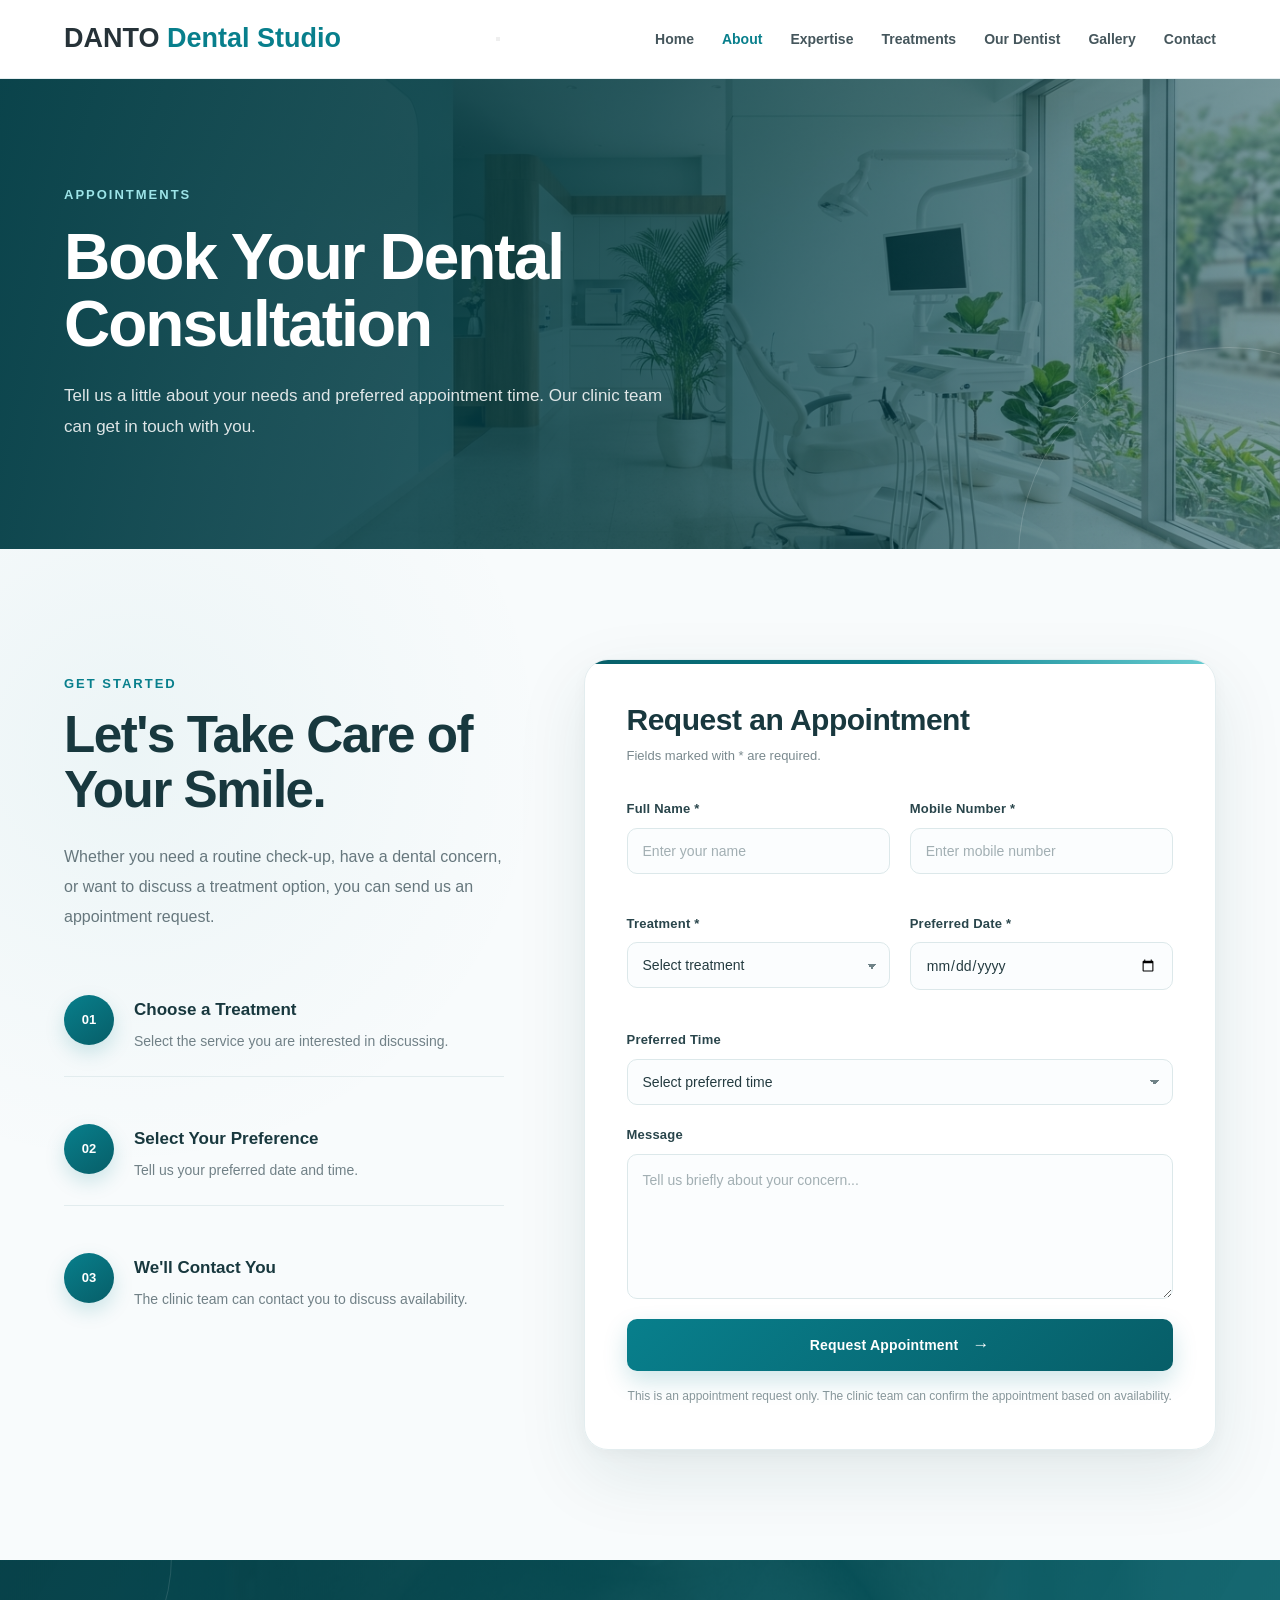
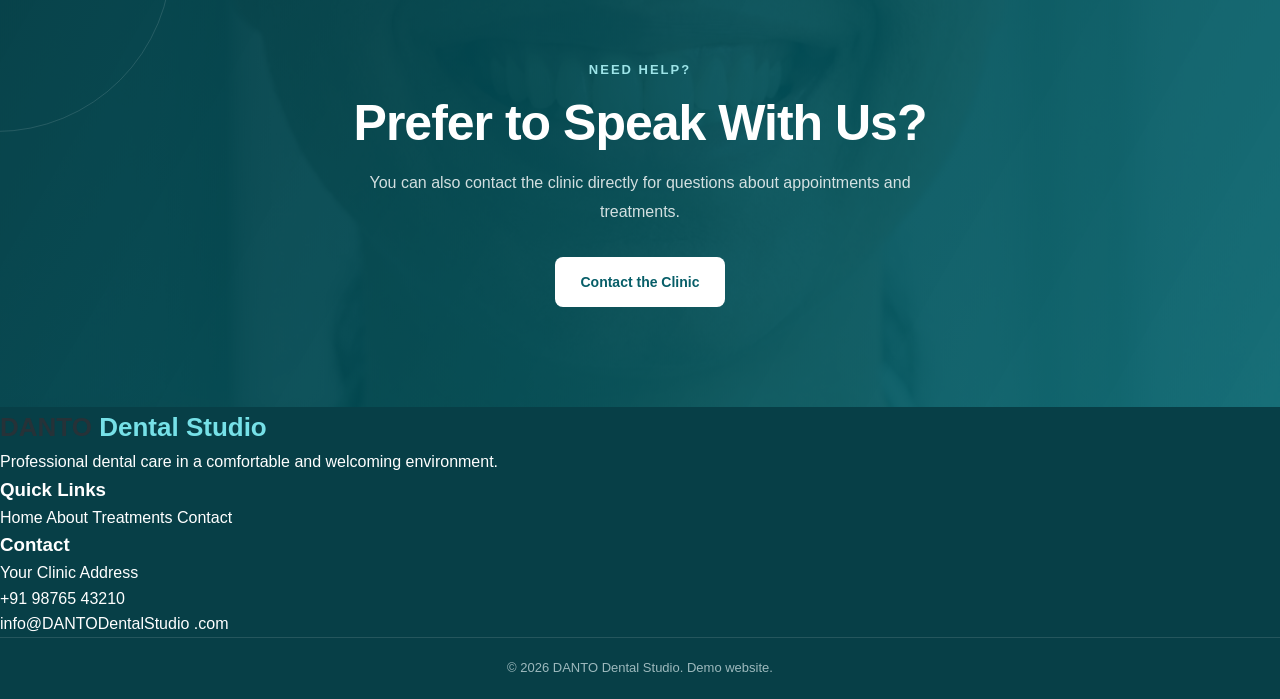
==== pages/appointment.html @ 86f79eb1 "Initial DANTO Dental Studio website" ====
<!DOCTYPE html>
<html lang="en">

<head>

    <meta charset="UTF-8">

    <meta name="viewport"
          content="width=device-width, initial-scale=1.0">

    <title>Book an Appointment | DANTO Dental Studio</title>

    <link rel="stylesheet"
          href="../css/style.css">

</head>

<body>


<!-- HEADER -->

   <header>

    <nav class="navbar">

        <!-- LOGO -->
        <a href="../index.html" class="logo">
             DANTO <span>Dental Studio</span>
        </a>


        <!-- MOBILE MENU -->
        <button class="menu-toggle"
                type="button"
                aria-label="Open navigation menu"
                aria-expanded="false">

            <span></span>
            <span></span>
            <span></span>

        </button>


        <!-- NAVIGATION -->
        <div class="nav-menu">

            <ul class="nav-links">

                <li>
                    <a href="../index.html">
                        Home
                    </a>
                </li>

                <li>
                    <a href="about.html" class="active">
                        About
                    </a>
                </li>

                <li>
                    <a href="expertise.html">
                        Expertise
                    </a>
                </li>

                <li>
                    <a href="treatments.html">
                        Treatments
                    </a>
                </li>

                <li>
                    <a href="dentist.html">
                        Our Dentist
                    </a>
                </li>

                <li>
                    <a href="gallery.html">
                        Gallery
                    </a>
                </li>

                <li>
                    <a href="contact.html">
                        Contact
                    </a>
                </li>

            </ul>

        </div>

    </nav>

</header>


<!-- APPOINTMENT HERO -->
<section class="appointment-hero">

    <div class="appointment-hero-content">

        <span class="section-tag">
            APPOINTMENTS
        </span>

        <h1>
            Book Your Dental Consultation
        </h1>

        <p>
            Tell us a little about your needs and
            preferred appointment time. Our clinic
            team can get in touch with you.
        </p>

    </div>

</section>



<!-- APPOINTMENT SECTION -->
<section class="appointment-section">

    <div class="container">

        <div class="appointment-grid">


            <!-- LEFT -->
            <div class="appointment-info">

                <span class="section-tag">
                    GET STARTED
                </span>

                <h2>
                    Let's Take Care
                    of Your Smile.
                </h2>

                <p>
                    Whether you need a routine check-up,
                    have a dental concern, or want to
                    discuss a treatment option, you can
                    send us an appointment request.
                </p>


                <div class="appointment-info-list">

                    <div class="appointment-info-item">

                        <div class="appointment-info-icon">
                            01
                        </div>

                        <div>
                            <h3>
                                Choose a Treatment
                            </h3>

                            <p>
                                Select the service you are
                                interested in discussing.
                            </p>
                        </div>

                    </div>


                    <div class="appointment-info-item">

                        <div class="appointment-info-icon">
                            02
                        </div>

                        <div>
                            <h3>
                                Select Your Preference
                            </h3>

                            <p>
                                Tell us your preferred date
                                and time.
                            </p>

                        </div>

                    </div>


                    <div class="appointment-info-item">

                        <div class="appointment-info-icon">
                            03
                        </div>

                        <div>

                            <h3>
                                We'll Contact You
                            </h3>

                            <p>
                                The clinic team can contact
                                you to discuss availability.
                            </p>

                        </div>

                    </div>

                </div>

            </div>



            <!-- FORM -->
            <div class="appointment-form-wrapper">

                <form id="appointmentForm"
                      class="appointment-form">


                    <div class="form-heading">

                        <h2>
                            Request an Appointment
                        </h2>

                        <p>
                            Fields marked with * are required.
                        </p>

                    </div>


                    <div class="form-row">


                        <div class="form-group">

                            <label for="patientName">
                                Full Name *
                            </label>

                            <input
                                type="text"
                                id="patientName"
                                name="patientName"
                                placeholder="Enter your name"
                                required>

                        </div>


                        <div class="form-group">

                            <label for="patientPhone">
                                Mobile Number *
                            </label>

                            <input
                                type="tel"
                                id="patientPhone"
                                name="patientPhone"
                                placeholder="Enter mobile number"
                                required>

                        </div>

                    </div>



                    <div class="form-row">


                        <div class="form-group">

                            <label for="treatment">
                                Treatment *
                            </label>

                            <select
                                id="treatment"
                                name="treatment"
                                required>

                                <option value="">
                                    Select treatment
                                </option>

                                <option>
                                    Dental Consultation
                                </option>

                                <option>
                                    Dental Cleaning
                                </option>

                                <option>
                                    Root Canal Treatment
                                </option>

                                <option>
                                    Dental Implants
                                </option>

                                <option>
                                    Cosmetic Dentistry
                                </option>

                                <option>
                                    Other
                                </option>

                            </select>

                        </div>


                        <div class="form-group">

                            <label for="appointmentDate">
                                Preferred Date *
                            </label>

                            <input
                                type="date"
                                id="appointmentDate"
                                name="appointmentDate"
                                required>

                        </div>

                    </div>



                    <div class="form-group">

                        <label for="appointmentTime">
                            Preferred Time
                        </label>

                        <select
                            id="appointmentTime"
                            name="appointmentTime">

                            <option value="">
                                Select preferred time
                            </option>

                            <option>
                                Morning
                            </option>

                            <option>
                                Afternoon
                            </option>

                            <option>
                                Evening
                            </option>

                        </select>

                    </div>



                    <div class="form-group">

                        <label for="patientMessage">
                            Message
                        </label>

                        <textarea
                            id="patientMessage"
                            name="patientMessage"
                            rows="5"
                            placeholder="Tell us briefly about your concern..."></textarea>

                    </div>


                    <button
                        type="submit"
                        class="appointment-submit">

                        Request Appointment

                    </button>


                    <p class="appointment-disclaimer">
                        This is an appointment request only.
                        The clinic team can confirm the
                        appointment based on availability.
                    </p>

                    <div id="appointmentSuccess"
                         class="appointment-success">

                        Thank you. Your appointment request
                        has been recorded for this demo.

                    </div>

                </form>

            </div>

        </div>

    </div>

</section>



<!-- CTA -->
<section class="appointment-cta">

    <div class="appointment-cta-content">

        <span class="section-tag">
            NEED HELP?
        </span>

        <h2>
            Prefer to Speak With Us?
        </h2>

        <p>
            You can also contact the clinic directly
            for questions about appointments and treatments.
        </p>

        <a href="contact.html"
           class="btn btn-light">

            Contact the Clinic

        </a>

    </div>

</section>



<!-- FOOTER -->
<footer class="site-footer">

    <div class="container">

        <div class="footer-content">

            <div>

                <a href="../index.html"
                   class="logo footer-logo">

                     DANTO <span>Dental Studio</span>

                </a>

                <p>
                    Professional dental care in a
                    comfortable and welcoming environment.
                </p>

            </div>


            <div>

                <h3>
                    Quick Links
                </h3>

                <a href="../index.html">
                    Home
                </a>

                <a href="about.html">
                    About
                </a>

                <a href="treatments.html">
                    Treatments
                </a>

                <a href="contact.html">
                    Contact
                </a>

            </div>


            <div>

                <h3>
                    Contact
                </h3>

                <p>
                    Your Clinic Address
                </p>

                <p>
                    +91 98765 43210
                </p>

                <p>
                     info@DANTODentalStudio .com
                </p>

            </div>

        </div>


        <div class="footer-bottom">

            <p>
                © 2026 DANTO Dental Studio.
                Demo website.
            </p>

        </div>

    </div>

</footer>



<script src="../js/script.js"></script>

</body>

</html>
---- css/style.css ----
/* =========================================
   RESET
========================================= */

* {
    margin: 0;
    padding: 0;
    box-sizing: border-box;
}

html {
    scroll-behavior: smooth;
}

body {
    font-family: Arial, Helvetica, sans-serif;
    color: #263238;
    background: #ffffff;
    line-height: 1.6;
}

img {
    max-width: 100%;
    display: block;
}

a {
    text-decoration: none;
    color: inherit;
}


/* =========================================
   COMMON
========================================= */

:root {
    --primary: #087f8c;
    --primary-dark: #075e68;
    --light-bg: #f5fafb;
    --text: #263238;
    --muted: #66777d;
    --white: #ffffff;
    --border: #e5eef0;
}

.section-container {
    width: 90%;
    max-width: 1200px;
    margin: auto;
}

.section-tag {
    display: flex;
    justify-content:space-around ;

    color: var(--primary);

    font-size: 13px;
    font-weight: 700;

    letter-spacing: 2px;

    margin-bottom: 12px;
}

.section-heading {
    max-width: 720px;

    margin: 0 auto 55px;

    text-align: center;
}

.section-heading h2 {
    font-size: 42px;
    line-height: 1.2;

    margin-bottom: 18px;

    color: var(--text);
}

.section-heading p {
    color: var(--muted);

    font-size: 17px;
}


/* =========================================
   HEADER
========================================= */

header {
    position: sticky;
    top: 0;

    z-index: 1000;

    background: rgba(255, 255, 255, 0.97);

    border-bottom: 1px solid var(--border);
}

.navbar {
    width: 90%;
    max-width: 1200px;

    min-height: 78px;

    margin: auto;

    display: flex;
    align-items: center;
    justify-content: space-between;

    gap: 30px;
}

.logo {
    font-size: 27px;

    font-weight: 800;

    color: var(--text);
}

.logo span {
    color: var(--primary);
}

.nav-links {
    list-style: none;

    display: flex;
    align-items: center;

    gap: 28px;
}

.nav-links a {
    color: #45565c;

    font-size: 14px;
    font-weight: 600;

    transition: 0.3s;
}

.nav-links a:hover,
.nav-links a.active {
    color: var(--primary);
}

.nav-button {
    background: var(--primary);

    color: white;

    padding: 11px 20px;

    border-radius: 6px;

    font-size: 14px;

    font-weight: 700;

    transition: 0.3s;
}

.nav-button:hover {
    background: var(--primary-dark);
}


/* =========================================
   HERO
========================================= */

.hero {
    min-height: 680px;

    display: flex;
    align-items: center;

    background:
        linear-gradient(
            90deg,
            rgba(0, 55, 63, 0.88),
            rgba(0, 55, 63, 0.55),
            rgba(0, 55, 63, 0.15)
        ),
        url("../images/clinic.png");

    background-size: cover;

    background-position: center;
}

.hero-content {
    width: 90%;
    max-width: 1200px;

    margin: auto;

    color: white;
}

.hero-tag {
    display: inline-block;

    font-size: 13px;

    font-weight: 700;

    letter-spacing: 2px;

    margin-bottom: 20px;

    color: #c7f5f8;
}

.hero h1 {
    max-width: 700px;

    font-size: 64px;

    line-height: 1.08;

    margin-bottom: 25px;
}

.hero h1 span {
    color: #76e1e8;
}

.hero p {
    max-width: 620px;

    font-size: 18px;

    line-height: 1.8;

    color: #edfafa;

    margin-bottom: 35px;
}

.hero-buttons {
    display: flex;

    gap: 15px;

    flex-wrap: wrap;
}


/* =========================================
   BUTTONS
========================================= */

.btn {
    display: inline-block;

    padding: 14px 25px;

    border-radius: 6px;

    font-size: 14px;

    font-weight: 700;

    transition: 0.3s;
}

.btn-primary {
    background: var(--primary);

    color: white;
}

.btn-primary:hover {
    background: var(--primary-dark);

    transform: translateY(-2px);
}

.btn-outline {
    border: 1px solid rgba(255, 255, 255, 0.7);

    color: white;
}

.btn-outline:hover {
    background: white;

    color: var(--primary);
}

.btn-white {
    background: white;

    color: var(--primary);
}

.btn-white:hover {
    background: #e9f8fa;

    transform: translateY(-2px);
}

.text-link {
    display: inline-block;

    margin-top: 12px;

    color: var(--primary);

    font-weight: 700;

    font-size: 15px;
}

.text-link:hover {
    color: var(--primary-dark);
}


/* =========================================
   INTRODUCTION
========================================= */

.home-intro {
    padding: 100px 0;
}

.home-intro .section-container {
    display: grid;

    grid-template-columns: 1fr 1fr;

    gap: 70px;

    align-items: center;
}

.intro-content h2 {
    font-size: 42px;

    line-height: 1.2;

    margin-bottom: 25px;

    color: var(--text);
}

.intro-content p {
    color: var(--muted);

    margin-bottom: 18px;

    font-size: 16px;
}

.intro-image img {
    width: 100%;

    height: 430px;

    object-fit: cover;

    border-radius: 12px;
}


/* =========================================
   FEATURED TREATMENTS
========================================= */

.featured-treatments {
    padding: 100px 0;

    background: var(--light-bg);
}

.home-treatment-grid {
    display: grid;

    grid-template-columns: repeat(3, 1fr);

    gap: 28px;
}

.home-treatment-card {
    background: white;

    border-radius: 10px;

    overflow: hidden;

    border: 1px solid var(--border);

    transition: 0.3s;
}

.home-treatment-card:hover {
    transform: translateY(-7px);

    box-shadow: 0 15px 35px rgba(0, 0, 0, 0.09);
}

.home-treatment-card img {
    width: 100%;

    height: 230px;

    object-fit: cover;
}

.home-treatment-content {
    padding: 25px;
}

.home-treatment-content h3 {
    font-size: 21px;

    margin-bottom: 10px;

    color: var(--text);
}

.home-treatment-content p {
    color: var(--muted);

    font-size: 15px;
}

.center-button {
    text-align: center;

    margin-top: 45px;
}


/* =========================================
   WHY CHOOSE US
========================================= */

.why-home {
    padding: 100px 0;
}

.why-grid {
    display: grid;

    grid-template-columns: repeat(4, 1fr);

    gap: 25px;
}

.why-card {
    padding: 30px;

    border: 1px solid var(--border);

    border-radius: 10px;

    background: white;

    transition: 0.3s;
}

.why-card:hover {
    border-color: #b7dfe3;

    transform: translateY(-5px);
}

.why-number {
    color: var(--primary);

    font-size: 15px;

    font-weight: 800;

    margin-bottom: 20px;
}

.why-card h3 {
    font-size: 20px;

    margin-bottom: 12px;
}

.why-card p {
    color: var(--muted);

    font-size: 15px;
}


/* =========================================
   DOCTOR PREVIEW
========================================= */

.doctor-preview {
    padding: 100px 0;

    background: var(--light-bg);
}

.doctor-preview .section-container {
    display: grid;

    grid-template-columns: 420px 1fr;

    gap: 75px;

    align-items: center;
}

.doctor-preview-image img {
    width: 100%;

    height: 500px;

    object-fit: cover;

    border-radius: 12px;
}

.doctor-preview-content h2 {
    font-size: 44px;

    line-height: 1.2;

    margin-bottom: 25px;
}

.doctor-preview-content p {
    color: var(--muted);

    font-size: 16px;

    margin-bottom: 18px;

    max-width: 650px;
}

.doctor-preview-content .btn {
    margin-top: 15px;
}


/* =========================================
   HOME CTA
========================================= */

.home-cta {
    padding: 100px 20px;

    background:
        linear-gradient(
            rgba(0, 96, 106, 0.93),
            rgba(0, 96, 106, 0.93)
        ),
        url("../images/smile.png");

    background-size: cover;

    background-position: center;

    text-align: center;

    color: white;
}

.cta-content {
    max-width: 750px;

    margin: auto;
}

.cta-content .section-tag {
    color: #bceef1;
}

.cta-content h2 {
    font-size: 44px;

    line-height: 1.2;

    margin-bottom: 20px;
}

.cta-content p {
    font-size: 17px;

    color: #e2f7f8;

    margin-bottom: 30px;
}


/* =========================================
   FOOTER
========================================= */

footer {
    background: #073f47;

    color: white;
}

.footer-container {
    width: 90%;
    max-width: 1200px;

    margin: auto;

    padding: 65px 0;

    display: grid;

    grid-template-columns: 1.5fr 1fr 1fr 1.2fr;

    gap: 50px;
}

.footer-logo {
    font-size: 26px;

    font-weight: 800;
}

.footer-logo span {
    color: #76e1e8;
}

.footer-about p {
    color: #b9d0d3;

    font-size: 14px;

    max-width: 300px;

    margin-top: 18px;
}

.footer-container h3 {
    font-size: 16px;

    margin-bottom: 18px;
}

.footer-links {
    display: flex;

    flex-direction: column;

    gap: 9px;
}

.footer-links a {
    color: #b9d0d3;

    font-size: 14px;

    transition: 0.3s;
}

.footer-links a:hover {
    color: white;
}

.footer-contact p {
    color: #b9d0d3;

    font-size: 14px;

    margin-bottom: 10px;
}

.footer-bottom {
    border-top: 1px solid rgba(255, 255, 255, 0.12);

    text-align: center;

    padding: 20px;

    color: #9db9bd;

    font-size: 13px;
}


/* =========================================
   RESPONSIVE
========================================= */

@media (max-width: 1000px) {

    .nav-links {
        gap: 15px;
    }

    .nav-button {
        display: none;
    }

    .hero h1 {
        font-size: 52px;
    }

    .home-intro .section-container {
        grid-template-columns: 1fr;
    }

    .home-treatment-grid {
        grid-template-columns: repeat(2, 1fr);
    }

    .why-grid {
        grid-template-columns: repeat(2, 1fr);
    }

    .doctor-preview .section-container {
        grid-template-columns: 350px 1fr;

        gap: 40px;
    }

    .footer-container {
        grid-template-columns: repeat(2, 1fr);
    }
}


@media (max-width: 700px) {

    .navbar {
        flex-direction: column;

        padding: 18px 0;

        gap: 15px;
    }

    .nav-links {
        flex-wrap: wrap;

        justify-content: center;

        gap: 10px 18px;
    }

    .nav-links a {
        font-size: 13px;
    }

    .hero {
        min-height: 600px;
    }

    .hero h1 {
        font-size: 42px;
    }

    .hero p {
        font-size: 16px;
    }

    .section-heading h2,
    .intro-content h2,
    .doctor-preview-content h2,
    .cta-content h2 {
        font-size: 34px;
    }

    .home-treatment-grid,
    .why-grid {
        grid-template-columns: 1fr;
    }

    .doctor-preview .section-container {
        grid-template-columns: 1fr;
    }

    .doctor-preview-image {
        max-width: 400px;

        margin: auto;
    }

    .footer-container {
        grid-template-columns: 1fr;

        gap: 35px;
    }
    /* =========================================
   INNER PAGE HERO
========================================= */

.page-hero {
    min-height: 430px;

    display: flex;

    align-items: center;

    background:
        linear-gradient(
            rgba(0, 55, 63, 0.82),
            rgba(0, 55, 63, 0.82)
        ),
        url("../images/clinic.png");

    background-size: cover;

    background-position: center;
}

.page-hero-content {
    width: 90%;

    max-width: 1000px;

    margin: auto;

    color: white;
}

.page-hero-content span {
    display: inline-block;

    color: #bceef1;

    font-size: 13px;

    font-weight: 700;

    letter-spacing: 2px;

    margin-bottom: 15px;
}

.page-hero-content h1 {
    max-width: 700px;

    font-size: 55px;

    line-height: 1.15;

    margin-bottom: 18px;
}

.page-hero-content p {
    max-width: 650px;

    font-size: 17px;

    color: #e4f6f7;
}


/* =========================================
   ABOUT MAIN
========================================= */

.about-main {
    padding: 100px 0;
}

.about-main-grid {
    display: grid;

    grid-template-columns: 1fr 1fr;

    gap: 70px;

    align-items: center;
}

.about-main-image img {
    width: 100%;

    height: 500px;

    object-fit: cover;

    border-radius: 12px;
}

.about-main-content h2 {
    font-size: 42px;

    line-height: 1.2;

    margin-bottom: 25px;
}

.about-main-content p {
    color: var(--muted);

    font-size: 16px;

    margin-bottom: 18px;
}


/* =========================================
   APPROACH
========================================= */

.about-approach {
    padding: 100px 0;

    background: var(--light-bg);
}

.approach-grid {
    display: grid;

    grid-template-columns: repeat(4, 1fr);

    gap: 25px;
}

.approach-card {
    background: white;

    padding: 30px;

    border-radius: 10px;

    border: 1px solid var(--border);

    transition: 0.3s;
}

.approach-card:hover {
    transform: translateY(-6px);

    box-shadow: 0 12px 30px rgba(0, 0, 0, 0.08);
}

.approach-number {
    color: var(--primary);

    font-weight: 800;

    font-size: 15px;

    margin-bottom: 18px;
}

.approach-card h3 {
    font-size: 20px;

    margin-bottom: 12px;
}

.approach-card p {
    color: var(--muted);

    font-size: 15px;
}


/* =========================================
   EXPERIENCE
========================================= */

.experience-section {
    padding: 100px 0;
}

.experience-grid {
    display: grid;

    grid-template-columns: 1fr 1fr;

    gap: 80px;

    align-items: center;
}

.experience-content h2 {
    font-size: 42px;

    line-height: 1.2;

    margin-bottom: 25px;
}

.experience-content p {
    color: var(--muted);

    margin-bottom: 18px;
}

.experience-content .btn {
    margin-top: 15px;
}

.experience-stats {
    display: grid;

    grid-template-columns: repeat(2, 1fr);

    gap: 20px;
}

.stat-box {
    padding: 35px 25px;

    border: 1px solid var(--border);

    border-radius: 10px;

    text-align: center;

    background: white;
}

.stat-box strong {
    display: block;

    color: var(--primary);

    font-size: 38px;

    line-height: 1;

    margin-bottom: 10px;
}

.stat-box span {
    color: var(--muted);

    font-size: 14px;

    font-weight: 600;
}


/* =========================================
   ABOUT CTA
========================================= */

.about-cta {
    padding: 100px 20px;

    text-align: center;

    color: white;

    background:
        linear-gradient(
            rgba(0, 96, 106, 0.93),
            rgba(0, 96, 106, 0.93)
        ),
        url("../images/smile.png");

    background-size: cover;

    background-position: center;
}


/* =========================================
   ABOUT RESPONSIVE
========================================= */

@media (max-width: 1000px) {

    .approach-grid {
        grid-template-columns: repeat(2, 1fr);
    }

    .about-main-grid,
    .experience-grid {
        grid-template-columns: 1fr;

        gap: 45px;
    }

    .about-main-image {
        max-width: 700px;

        margin: auto;
    }

}


@media (max-width: 700px) {

    .page-hero {
        min-height: 380px;
    }

    .page-hero-content h1 {
        font-size: 40px;
    }

    .approach-grid {
        grid-template-columns: 1fr;
    }

    .experience-stats {
        grid-template-columns: 1fr 1fr;
    }

}
/* =========================================
   TREATMENTS PAGE
========================================= */

.treatment-page-hero {
    background:
        linear-gradient(
            rgba(0, 55, 63, 0.84),
            rgba(0, 55, 63, 0.84)
        ),
        url("../images/treatment-room.png");

    background-size: cover;

    background-position: center;
}


/* =========================================
   TREATMENT INTRO
========================================= */

.treatment-intro {
    padding: 85px 0 40px;
}


/* =========================================
   TREATMENT CATEGORY
========================================= */

.treatment-category {
    padding: 80px 0;
}

.treatment-category-light {
    background: var(--light-bg);
}

.treatment-category-heading {
    max-width: 720px;

    margin-bottom: 45px;
}

.treatment-category-heading h2 {
    font-size: 40px;

    line-height: 1.2;

    margin-bottom: 15px;
}

.treatment-category-heading p {
    color: var(--muted);

    font-size: 16px;
}


/* =========================================
   TREATMENT CARDS
========================================= */

.treatment-detail-grid {
    display: grid;

    grid-template-columns: repeat(3, 1fr);

    gap: 28px;
}

.treatment-detail-card {
    background: white;

    border: 1px solid var(--border);

    border-radius: 12px;

    overflow: hidden;

    transition: 0.3s;
}

.treatment-detail-card:hover {
    transform: translateY(-7px);

    box-shadow: 0 15px 35px rgba(0, 0, 0, 0.09);
}

.treatment-detail-card img {
    width: 100%;

    height: 240px;

    object-fit: cover;
}

.treatment-detail-content {
    padding: 27px;
}

.treatment-detail-content h3 {
    font-size: 22px;

    margin-bottom: 12px;
}

.treatment-detail-content p {
    color: var(--muted);

    font-size: 15px;

    line-height: 1.7;
}


/* =========================================
   TWO COLUMN TREATMENT
========================================= */

.two-column-treatment {
    grid-template-columns: repeat(2, 1fr);

    max-width: 800px;
}


/* =========================================
   TREATMENT CTA
========================================= */

.treatment-cta {
    padding: 100px 20px;

    text-align: center;

    color: white;

    background:
        linear-gradient(
            rgba(0, 96, 106, 0.93),
            rgba(0, 96, 106, 0.93)
        ),
        url("../images/smile.png");

    background-size: cover;

    background-position: center;
}


/* =========================================
   TREATMENTS RESPONSIVE
========================================= */

@media (max-width: 1000px) {

    .treatment-detail-grid {
        grid-template-columns: repeat(2, 1fr);
    }

}


@media (max-width: 700px) {

    .treatment-intro {
        padding-top: 60px;
    }

    .treatment-category {
        padding: 65px 0;
    }

    .treatment-category-heading h2 {
        font-size: 34px;
    }

    .treatment-detail-grid,
    .two-column-treatment {
        grid-template-columns: 1fr;

        max-width: none;
    }

}
/* =========================================
   EXPERTISE PAGE
========================================= */

.expertise-page-hero {
    background:
        linear-gradient(
            rgba(0, 55, 63, 0.84),
            rgba(0, 55, 63, 0.84)
        ),
        url("../images/consultation.png");

    background-size: cover;

    background-position: center;
}


/* =========================================
   EXPERTISE INTRO
========================================= */

.expertise-intro {
    padding: 100px 0;
}

.expertise-intro-grid {
    display: grid;

    grid-template-columns: 1fr 1fr;

    gap: 70px;

    align-items: center;
}

.expertise-intro-image img {
    width: 100%;

    height: 500px;

    object-fit: cover;

    border-radius: 12px;
}

.expertise-intro-content h2 {
    font-size: 42px;

    line-height: 1.2;

    margin-bottom: 25px;
}

.expertise-intro-content p {
    color: var(--muted);

    font-size: 16px;

    margin-bottom: 18px;
}

.expertise-intro-content .btn {
    margin-top: 12px;
}


/* =========================================
   EXPERTISE AREAS
========================================= */

.expertise-areas {
    padding: 100px 0;

    background: var(--light-bg);
}

.expertise-grid {
    display: grid;

    grid-template-columns: repeat(3, 1fr);

    gap: 25px;
}

.expertise-card {
    padding: 32px;

    background: white;

    border: 1px solid var(--border);

    border-radius: 10px;

    transition: 0.3s;
}

.expertise-card:hover {
    transform: translateY(-6px);

    box-shadow: 0 14px 30px rgba(0, 0, 0, 0.08);
}

.expertise-icon {
    width: 45px;

    height: 45px;

    display: flex;

    align-items: center;

    justify-content: center;

    margin-bottom: 22px;

    border-radius: 50%;

    background: #e9f8fa;

    color: var(--primary);

    font-size: 13px;

    font-weight: 800;
}

.expertise-card h3 {
    font-size: 21px;

    margin-bottom: 12px;
}

.expertise-card p {
    color: var(--muted);

    font-size: 15px;

    margin-bottom: 20px;
}

.expertise-card a {
    color: var(--primary);

    font-size: 14px;

    font-weight: 700;
}

.expertise-card a:hover {
    color: var(--primary-dark);
}


/* =========================================
   EXPERTISE PROCESS
========================================= */

.expertise-process {
    padding: 100px 0;
}

.process-grid {
    display: grid;

    grid-template-columns: repeat(4, 1fr);

    gap: 25px;
}

.process-item {
    display: flex;

    gap: 18px;

    padding: 25px;

    border: 1px solid var(--border);

    border-radius: 10px;

    background: white;
}

.process-number {
    flex-shrink: 0;

    color: var(--primary);

    font-size: 15px;

    font-weight: 800;
}

.process-item h3 {
    font-size: 19px;

    margin-bottom: 8px;
}

.process-item p {
    color: var(--muted);

    font-size: 14px;
}


/* =========================================
   MODERN DENTISTRY
========================================= */

.modern-dentistry {
    padding: 100px 0;

    background: var(--light-bg);
}

.modern-dentistry-grid {
    display: grid;

    grid-template-columns: 1fr 1fr;

    gap: 70px;

    align-items: center;
}

.modern-dentistry-content h2 {
    font-size: 42px;

    line-height: 1.2;

    margin-bottom: 22px;
}

.modern-dentistry-content > p {
    color: var(--muted);

    font-size: 16px;

    margin-bottom: 28px;
}

.modern-points {
    display: flex;

    flex-direction: column;

    gap: 15px;
}

.modern-points div {
    display: flex;

    align-items: center;

    gap: 12px;
}

.modern-points strong {
    color: var(--primary);

    font-size: 18px;
}

.modern-points span {
    color: var(--text);

    font-size: 15px;

    font-weight: 600;
}

.modern-dentistry-image img {
    width: 100%;

    height: 480px;

    object-fit: cover;

    border-radius: 12px;
}


/* =========================================
   EXPERTISE CTA
========================================= */

.expertise-cta {
    padding: 100px 20px;

    text-align: center;

    color: white;

    background:
        linear-gradient(
            rgba(0, 96, 106, 0.93),
            rgba(0, 96, 106, 0.93)
        ),
        url("../images/smile.png");

    background-size: cover;

    background-position: center;
}


/* =========================================
   EXPERTISE RESPONSIVE
========================================= */

@media (max-width: 1000px) {

    .expertise-intro-grid,
    .modern-dentistry-grid {
        grid-template-columns: 1fr;

        gap: 45px;
    }

    .expertise-grid {
        grid-template-columns: repeat(2, 1fr);
    }

    .process-grid {
        grid-template-columns: repeat(2, 1fr);
    }

    .expertise-intro-image,
    .modern-dentistry-image {
        max-width: 700px;

        margin: auto;
    }

}


@media (max-width: 700px) {

    .expertise-intro,
    .expertise-areas,
    .expertise-process,
    .modern-dentistry {
        padding: 65px 0;
    }

    .expertise-intro-content h2,
    .modern-dentistry-content h2 {
        font-size: 34px;
    }

    .expertise-grid,
    .process-grid {
        grid-template-columns: 1fr;
    }

}
/* =========================================
   DENTIST PAGE
========================================= */

.dentist-page-hero {
    background:
        linear-gradient(
            rgba(0, 55, 63, 0.84),
            rgba(0, 55, 63, 0.84)
        ),
        url("../images/doctor.png");

    background-size: cover;

    background-position: center;
}


/* =========================================
   DENTIST PROFILE
========================================= */

.dentist-profile {
    padding: 100px 0;
}

.dentist-profile-grid {
    display: grid;

    grid-template-columns: 420px 1fr;

    gap: 75px;

    align-items: center;
}

.dentist-profile-image img {
    width: 100%;

    height: 560px;

    object-fit: cover;

    border-radius: 12px;
}

.dentist-profile-content h2 {
    font-size: 46px;

    line-height: 1.15;

    margin-bottom: 8px;
}

.dentist-profile-content h3 {
    color: var(--primary);

    font-size: 18px;

    margin-bottom: 25px;
}

.dentist-profile-content > p {
    color: var(--muted);

    font-size: 16px;

    margin-bottom: 18px;

    max-width: 700px;
}

.dentist-profile-details {
    display: grid;

    grid-template-columns: repeat(3, 1fr);

    gap: 15px;

    margin-top: 30px;
}

.dentist-profile-details div {
    padding: 18px;

    background: var(--light-bg);

    border-radius: 8px;
}

.dentist-profile-details strong {
    display: block;

    font-size: 13px;

    margin-bottom: 6px;
}

.dentist-profile-details span {
    color: var(--muted);

    font-size: 13px;
}


/* =========================================
   DENTIST APPROACH
========================================= */

.dentist-approach {
    padding: 100px 0;

    background: var(--light-bg);
}

.dentist-approach-grid {
    display: grid;

    grid-template-columns: repeat(4, 1fr);

    gap: 25px;
}

.dentist-approach-card {
    padding: 30px;

    background: white;

    border: 1px solid var(--border);

    border-radius: 10px;

    transition: 0.3s;
}

.dentist-approach-card:hover {
    transform: translateY(-6px);

    box-shadow: 0 12px 30px rgba(0, 0, 0, 0.08);
}

.dentist-approach-number {
    color: var(--primary);

    font-size: 15px;

    font-weight: 800;

    margin-bottom: 18px;
}

.dentist-approach-card h3 {
    font-size: 21px;

    margin-bottom: 12px;
}

.dentist-approach-card p {
    color: var(--muted);

    font-size: 15px;
}


/* =========================================
   DENTIST FOCUS
========================================= */

.dentist-focus {
    padding: 100px 0;
}

.dentist-focus-grid {
    display: grid;

    grid-template-columns: 1fr 1fr;

    gap: 70px;

    align-items: center;
}

.dentist-focus-content h2 {
    font-size: 42px;

    line-height: 1.2;

    margin-bottom: 22px;
}

.dentist-focus-content > p {
    color: var(--muted);

    font-size: 16px;

    margin-bottom: 25px;
}

.dentist-focus-content ul {
    list-style: none;

    display: flex;

    flex-direction: column;

    gap: 13px;
}

.dentist-focus-content li {
    position: relative;

    padding-left: 25px;

    color: var(--text);

    font-size: 15px;

    font-weight: 600;
}

.dentist-focus-content li::before {
    content: "✓";

    position: absolute;

    left: 0;

    color: var(--primary);

    font-weight: 800;
}

.dentist-focus-image img {
    width: 100%;

    height: 480px;

    object-fit: cover;

    border-radius: 12px;
}


/* =========================================
   DENTIST VALUES
========================================= */

.dentist-values {
    padding: 100px 0;

    background: var(--light-bg);
}

.dentist-values-grid {
    display: grid;

    grid-template-columns: repeat(4, 1fr);

    gap: 25px;
}

.dentist-value {
    padding: 30px;

    background: white;

    border: 1px solid var(--border);

    border-radius: 10px;
}

.dentist-value strong {
    display: block;

    font-size: 19px;

    margin-bottom: 12px;
}

.dentist-value p {
    color: var(--muted);

    font-size: 15px;
}


/* =========================================
   DENTIST CTA
========================================= */

.dentist-cta {
    padding: 100px 20px;

    text-align: center;

    color: white;

    background:
        linear-gradient(
            rgba(0, 96, 106, 0.93),
            rgba(0, 96, 106, 0.93)
        ),
        url("../images/smile.png");

    background-size: cover;

    background-position: center;
}


/* =========================================
   DENTIST RESPONSIVE
========================================= */

@media (max-width: 1000px) {

    .dentist-profile-grid {
        grid-template-columns: 350px 1fr;

        gap: 40px;
    }

    .dentist-approach-grid,
    .dentist-values-grid {
        grid-template-columns: repeat(2, 1fr);
    }

    .dentist-focus-grid {
        grid-template-columns: 1fr;

        gap: 45px;
    }

    .dentist-focus-image {
        max-width: 700px;

        margin: auto;
    }

    .dentist-profile-details {
        grid-template-columns: 1fr;
    }

}


@media (max-width: 700px) {

    .dentist-profile {
        padding: 65px 0;
    }

    .dentist-profile-grid {
        grid-template-columns: 1fr;
    }

    .dentist-profile-image {
        max-width: 400px;

        margin: auto;
    }

    .dentist-profile-content h2,
    .dentist-focus-content h2 {
        font-size: 34px;
    }

    .dentist-approach-grid,
    .dentist-values-grid {
        grid-template-columns: 1fr;
    }

}
/* =========================================================
   GALLERY PAGE
========================================================= */

.gallery-page-hero {
    min-height: 500px;
    position: relative;

    background-image: url("../images/clinic-exterior.png");
    background-size: cover;
    background-position: center;

    display: flex;
    align-items: center;
    justify-content: center;

    text-align: center;
}


.gallery-hero-overlay {
    position: absolute;

    inset: 0;

    background: rgba(0, 0, 0, 0.48);
}


.gallery-page-hero-content {
    position: relative;
    z-index: 2;

    max-width: 800px;

    padding: 40px 20px;

    color: var(--white);
}


.gallery-page-hero-content .section-tag {
    color: var(--white);
}


.gallery-page-hero-content h1 {
    font-size: 52px;
    line-height: 1.15;

    margin: 18px 0;
}


.gallery-page-hero-content h1 span {
    color: #7ed9df;
}


.gallery-page-hero-content p {
    max-width: 650px;

    margin: 0 auto;

    font-size: 18px;

    color: rgba(255, 255, 255, 0.9);
}


/* =========================================================
   GALLERY INTRO
========================================================= */

.gallery-intro {
    padding: 90px 0 50px;
}


.gallery-intro .section-heading {
    max-width: 800px;
    margin: 0 auto;

    text-align: center;
}


/* =========================================================
   GALLERY SECTIONS
========================================================= */

.gallery-section {
    padding: 70px 0;
}


.gallery-section-light {
    background: var(--light-bg);
}


.gallery-section-heading {
    display: flex;

    align-items: flex-end;

    justify-content: space-between;

    gap: 40px;

    margin-bottom: 35px;
}


.gallery-section-heading h2 {
    margin-top: 10px;

    font-size: 36px;

    line-height: 1.2;
}


.gallery-section-heading > p {
    max-width: 420px;

    color: var(--muted);

    margin-bottom: 5px;
}


/* =========================================================
   GALLERY GRID
========================================================= */

.gallery-grid {
    display: grid;

    grid-template-columns: repeat(2, 1fr);

    gap: 22px;
}


.gallery-item {
    position: relative;

    min-height: 280px;

    overflow: hidden;

    border-radius: 12px;

    background: #ddd;

    box-shadow: 0 8px 25px rgba(0, 0, 0, 0.08);
}


.gallery-item.gallery-large {
    grid-row: span 2;

    min-height: 580px;
}


.gallery-item img {
    width: 100%;
    height: 100%;

    object-fit: cover;

    transition: transform 0.5s ease;
}


.gallery-item:hover img {
    transform: scale(1.05);
}


/* =========================================================
   GALLERY OVERLAY
========================================================= */

.gallery-overlay {
    position: absolute;

    left: 0;
    right: 0;
    bottom: 0;

    padding: 60px 25px 24px;

    color: var(--white);

    background: linear-gradient(
        to top,
        rgba(0, 0, 0, 0.78),
        rgba(0, 0, 0, 0)
    );

    transform: translateY(10px);

    opacity: 0.95;

    transition: 0.3s ease;
}


.gallery-item:hover .gallery-overlay {
    transform: translateY(0);
}


.gallery-overlay h3 {
    font-size: 22px;

    margin-bottom: 5px;
}


.gallery-overlay p {
    font-size: 14px;

    line-height: 1.5;

    color: rgba(255, 255, 255, 0.88);

    max-width: 450px;
}


/* =========================================================
   GALLERY CTA
========================================================= */

.gallery-cta {
    padding: 90px 20px;

    background:
        linear-gradient(
            rgba(8, 127, 140, 0.9),
            rgba(7, 94, 104, 0.95)
        );

    text-align: center;

    color: var(--white);
}


.gallery-cta-content {
    max-width: 700px;

    margin: auto;
}


.gallery-cta .section-tag {
    color: var(--white);
}


.gallery-cta h2 {
    font-size: 40px;

    margin: 15px 0;
}


.gallery-cta p {
    max-width: 600px;

    margin: 0 auto 30px;

    color: rgba(255, 255, 255, 0.9);

    font-size: 17px;
}


/* =========================================================
   GALLERY RESPONSIVE
========================================================= */

@media (max-width: 768px) {

    .gallery-page-hero {
        min-height: 420px;
    }


    .gallery-page-hero-content h1 {
        font-size: 38px;
    }


    .gallery-page-hero-content p {
        font-size: 16px;
    }


    .gallery-intro {
        padding: 65px 0 30px;
    }


    .gallery-section {
        padding: 55px 0;
    }


    .gallery-section-heading {
        display: block;

        margin-bottom: 25px;
    }


    .gallery-section-heading h2 {
        font-size: 30px;

        margin-bottom: 15px;
    }


    .gallery-grid {
        grid-template-columns: 1fr;

        gap: 18px;
    }


    .gallery-item,
    .gallery-item.gallery-large {
        min-height: 300px;

        grid-row: auto;
    }


    .gallery-item.gallery-large {
        min-height: 350px;
    }


    .gallery-cta {
        padding: 70px 20px;
    }


    .gallery-cta h2 {
        font-size: 32px;
    }

}
/* =========================================================
   CONTACT PAGE
========================================================= */

.contact-page-hero {
    min-height: 430px;

    display: flex;
    align-items: center;
    justify-content: center;

    text-align: center;

    padding: 80px 20px;

    background:
        linear-gradient(
            rgba(8, 127, 140, 0.93),
            rgba(7, 94, 104, 0.95)
        );
}


.contact-page-hero-content {
    max-width: 800px;

    color: var(--white);
}


.contact-page-hero-content .section-tag {
    color: var(--white);
}


.contact-page-hero-content h1 {
    font-size: 52px;

    line-height: 1.15;

    margin: 18px 0;
}


.contact-page-hero-content h1 span {
    color: #9be3e7;
}


.contact-page-hero-content p {
    max-width: 650px;

    margin: auto;

    font-size: 18px;

    color: rgba(255, 255, 255, 0.9);
}


/* =========================================================
   CONTACT INFORMATION
========================================================= */

.contact-information {
    padding: 90px 0;
}


.contact-heading {
    max-width: 750px;

    margin: 0 auto 50px;

    text-align: center;
}


.contact-info-grid {
    display: grid;

    grid-template-columns:
        repeat(4, 1fr);

    gap: 20px;
}


.contact-info-card {
    padding: 32px 25px;

    background: var(--white);

    border: 1px solid var(--border);

    border-radius: 12px;

    text-align: center;

    transition: 0.3s ease;
}


.contact-info-card:hover {
    transform: translateY(-6px);

    box-shadow:
        0 15px 35px rgba(0, 0, 0, 0.08);
}


.contact-icon {
    width: 55px;
    height: 55px;

    display: flex;

    align-items: center;
    justify-content: center;

    margin: 0 auto 18px;

    border-radius: 50%;

    background: var(--light-bg);

    font-size: 24px;
}


.contact-info-card h3 {
    font-size: 20px;

    margin-bottom: 10px;
}


.contact-info-card p {
    color: var(--muted);

    font-size: 15px;

    line-height: 1.7;
}


.contact-card-link {
    display: inline-block;

    margin-top: 12px;

    color: var(--primary);

    font-weight: 600;

    font-size: 14px;
}


.contact-card-note {
    display: block;

    margin-top: 8px;

    color: var(--muted);

    font-size: 14px;
}


/* =========================================================
   CONTACT MAIN
========================================================= */

.contact-main {
    padding: 90px 0;

    background: var(--light-bg);
}


.contact-main-grid {
    display: grid;

    grid-template-columns:
        1fr 1fr;

    gap: 70px;

    align-items: start;
}


/* =========================================================
   LOCATION
========================================================= */

.contact-location h2,
.contact-form-wrapper h2 {
    font-size: 36px;

    line-height: 1.2;

    margin: 12px 0 15px;
}


.contact-location > p {
    color: var(--muted);

    max-width: 550px;

    margin-bottom: 30px;
}


.location-box {
    min-height: 400px;

    overflow: hidden;

    border-radius: 14px;

    background:
        linear-gradient(
            135deg,
            #e5f4f5,
            #cde9eb
        );

    border: 1px solid var(--border);

    display: flex;

    align-items: center;
    justify-content: center;

    text-align: center;
}


.location-placeholder {
    padding: 40px;
}


.location-pin {
    width: 70px;
    height: 70px;

    margin: 0 auto 20px;

    display: flex;

    align-items: center;
    justify-content: center;

    border-radius: 50%;

    background: var(--white);

    font-size: 30px;

    box-shadow:
        0 8px 20px rgba(0, 0, 0, 0.08);
}


.location-placeholder h3 {
    font-size: 24px;

    margin-bottom: 10px;
}


.location-placeholder p {
    color: var(--muted);

    margin-bottom: 25px;
}


/* =========================================================
   CONTACT FORM
========================================================= */

.contact-form-wrapper {
    padding: 40px;

    background: var(--white);

    border-radius: 14px;

    border: 1px solid var(--border);

    box-shadow:
        0 12px 35px rgba(0, 0, 0, 0.06);
}


.contact-form-wrapper > p {
    color: var(--muted);

    margin-bottom: 30px;
}


.contact-form {
    width: 100%;
}


.form-row {
    display: grid;

    grid-template-columns:
        1fr 1fr;

    gap: 18px;
}


.form-group {
    margin-bottom: 20px;
}


.form-group label {
    display: block;

    margin-bottom: 7px;

    font-size: 14px;

    font-weight: 600;

    color: var(--text);
}


.form-group input,
.form-group textarea {
    width: 100%;

    padding: 13px 15px;

    border: 1px solid var(--border);

    border-radius: 7px;

    background: #ffffff;

    color: var(--text);

    font-family: inherit;

    font-size: 15px;

    outline: none;

    transition: 0.2s ease;
}


.form-group input:focus,
.form-group textarea:focus {
    border-color: var(--primary);

    box-shadow:
        0 0 0 3px rgba(8, 127, 140, 0.08);
}


.form-group textarea {
    resize: vertical;

    min-height: 130px;
}


.contact-form .btn {
    border: none;

    cursor: pointer;
}


.form-note {
    margin-top: 15px;

    font-size: 12px;

    line-height: 1.5;

    color: var(--muted);
}


/* =========================================================
   QUICK CONTACT
========================================================= */

.contact-quick {
    padding: 90px 20px;

    text-align: center;

    background:
        linear-gradient(
            rgba(8, 127, 140, 0.95),
            rgba(7, 94, 104, 0.97)
        );

    color: var(--white);
}


.contact-quick-content {
    max-width: 750px;

    margin: auto;
}


.contact-quick .section-tag {
    color: var(--white);
}


.contact-quick h2 {
    font-size: 40px;

    line-height: 1.2;

    margin: 15px 0;
}


.contact-quick p {
    max-width: 600px;

    margin: 0 auto 30px;

    color: rgba(255, 255, 255, 0.9);

    font-size: 17px;
}


.contact-quick-buttons {
    display: flex;

    justify-content: center;

    gap: 15px;

    flex-wrap: wrap;
}


.btn-outline-white {
    border: 1px solid rgba(255, 255, 255, 0.8);

    color: var(--white);

    background: transparent;
}


.btn-outline-white:hover {
    background: var(--white);

    color: var(--primary);
}


/* =========================================================
   CONTACT RESPONSIVE
========================================================= */

@media (max-width: 1000px) {

    .contact-info-grid {
        grid-template-columns:
            repeat(2, 1fr);
    }


    .contact-main-grid {
        grid-template-columns: 1fr;

        gap: 50px;
    }

}


@media (max-width: 768px) {

    .contact-page-hero {
        min-height: 380px;
    }


    .contact-page-hero-content h1 {
        font-size: 38px;
    }


    .contact-information,
    .contact-main {
        padding: 65px 0;
    }


    .contact-info-grid {
        grid-template-columns: 1fr;
    }


    .contact-location h2,
    .contact-form-wrapper h2 {
        font-size: 30px;
    }


    .contact-form-wrapper {
        padding: 28px 22px;
    }


    .form-row {
        grid-template-columns: 1fr;

        gap: 0;
    }


    .location-box {
        min-height: 330px;
    }


    .contact-quick {
        padding: 70px 20px;
    }


    .contact-quick h2 {
        font-size: 32px;
    }

}
/* =========================================================
   MOBILE NAVIGATION
========================================================= */

.menu-toggle {
    display: none;

    width: 42px;
    height: 42px;

    border: none;

    background: transparent;

    cursor: pointer;

    padding: 8px;
}


.menu-toggle span {
    display: block;

    width: 25px;
    height: 2px;

    margin: 5px auto;

    background: var(--text);

    transition: 0.3s ease;
}


.nav-menu {
    display: flex;

    align-items: center;

    gap: 30px;
}


/* =========================================================
   MOBILE NAVIGATION
========================================================= */

@media (max-width: 900px) {

    .navbar {
        position: relative;
    }


    .menu-toggle {
        display: block;
    }


    .nav-menu {
        position: absolute;

        top: calc(100% + 10px);

        left: 15px;
        right: 15px;

        display: none;

        flex-direction: column;

        align-items: stretch;

        gap: 20px;

        padding: 25px;

        background: var(--white);

        border: 1px solid var(--border);

        border-radius: 12px;

        box-shadow:
            0 15px 35px rgba(0, 0, 0, 0.12);

        z-index: 1000;
    }


    .nav-menu.active {
        display: flex;
    }


    .nav-links {
        flex-direction: column;

        align-items: stretch;

        gap: 0;

        width: 100%;
    }


    .nav-links li {
        width: 100%;
    }


    .nav-links a {
        display: block;

        padding: 12px 5px;

        border-bottom: 1px solid var(--border);
    }


    .nav-links li:last-child a {
        border-bottom: none;
    }


    .nav-button {
        width: 100%;

        text-align: center;
    }


    /* Hamburger → X */

    .menu-toggle.active span:nth-child(1) {
        transform:
            translateY(7px)
            rotate(45deg);
    }


    .menu-toggle.active span:nth-child(2) {
        opacity: 0;
    }


    .menu-toggle.active span:nth-child(3) {
        transform:
            translateY(-7px)
            rotate(-45deg);
    }

}
/* =========================================================
   ABOUT PAGE - FINAL DESIGN
========================================================= */

.about-hero-new {
    min-height: 540px;

    position: relative;

    display: flex;
    align-items: center;
    justify-content: center;

    text-align: center;

    background-image:
        url("../images/clinic.png");

    background-size: cover;
    background-position: center;
}


.about-hero-new-overlay {
    position: absolute;

    inset: 0;

    background:
        linear-gradient(
            rgba(0, 0, 0, 0.45),
            rgba(0, 0, 0, 0.60)
        );
}


.about-hero-new-content {
    position: relative;

    z-index: 2;

    max-width: 850px;

    padding: 40px 20px;

    color: var(--white);
}


.about-hero-new-content .section-tag {
    color: var(--white);
}


.about-hero-new-content h1 {
    margin: 18px 0;

    font-size: 56px;

    line-height: 1.08;

    letter-spacing: -1px;
}


.about-hero-new-content h1 span {
    color: #8fe0e5;
}


.about-hero-new-content p {
    max-width: 650px;

    margin: auto;

    font-size: 18px;

    color:
        rgba(255, 255, 255, 0.9);
}


/* =========================================================
   STORY
========================================================= */

.about-story {
    padding: 110px 0;
}


.about-story-grid {
    display: grid;

    grid-template-columns:
        1.1fr 0.9fr;

    gap: 80px;

    align-items: center;
}


.about-story-image {
    overflow: hidden;

    border-radius: 16px;
}


.about-story-image img {
    width: 100%;

    aspect-ratio: 4 / 3;

    object-fit: cover;

    transition: transform 0.6s ease;
}


.about-story-image:hover img {
    transform: scale(1.03);
}


.about-story-content {
    max-width: 570px;
}


.about-story-content h2 {
    margin: 14px 0 24px;

    font-size: 44px;

    line-height: 1.12;

    letter-spacing: -0.5px;
}


.about-story-content p {
    margin-bottom: 17px;

    color: var(--muted);

    font-size: 16px;
}


.about-story-content .text-link {
    display: inline-block;

    margin-top: 10px;

    color: var(--primary);

    font-weight: 700;
}


/* =========================================================
   BELIEF
========================================================= */

.about-belief {
    padding: 110px 0;

    background: #f2f9fa;
}


.about-belief-content {
    max-width: 800px;

    margin: 0 auto;

    text-align: center;
}


.about-belief-content h2 {
    margin: 15px 0 20px;

    font-size: 48px;

    line-height: 1.1;

    letter-spacing: -0.8px;
}


.about-belief-content p {
    max-width: 650px;

    margin: auto;

    color: var(--muted);

    font-size: 17px;
}


.about-belief-points {
    display: grid;

    grid-template-columns:
        repeat(4, 1fr);

    max-width: 950px;

    margin: 65px auto 0;

    border-top: 1px solid #d7e7e9;

    border-bottom: 1px solid #d7e7e9;
}


.about-belief-points > div {
    display: flex;

    flex-direction: column;

    align-items: center;

    gap: 8px;

    padding: 28px 15px;

    border-right: 1px solid #d7e7e9;

    text-align: center;
}


.about-belief-points > div:last-child {
    border-right: none;
}


.about-belief-points span {
    color: var(--primary);

    font-size: 13px;

    font-weight: 700;
}


.about-belief-points strong {
    font-size: 19px;
}


/* =========================================================
   PATIENT EXPERIENCE
========================================================= */

.about-experience {
    padding: 110px 0;
}


.about-experience-grid {
    display: grid;

    grid-template-columns:
        1fr 1fr;

    gap: 80px;

    align-items: center;
}


.about-experience-image {
    overflow: hidden;

    border-radius: 16px;
}


.about-experience-image img {
    width: 100%;

    aspect-ratio: 4 / 3;

    object-fit: cover;
}


.about-experience-content {
    max-width: 570px;
}


.about-experience-content h2 {
    margin: 14px 0 20px;

    font-size: 43px;

    line-height: 1.1;

    letter-spacing: -0.5px;
}


.about-experience-content > p {
    margin-bottom: 35px;

    color: var(--muted);
}


.experience-points {
    display: flex;

    flex-direction: column;

    gap: 24px;
}


.experience-point {
    display: flex;

    gap: 18px;

    align-items: flex-start;
}


.experience-point > span {
    flex-shrink: 0;

    width: 44px;
    height: 44px;

    display: flex;

    align-items: center;
    justify-content: center;

    border-radius: 50%;

    background: var(--light-bg);

    color: var(--primary);

    font-size: 13px;

    font-weight: 700;
}


.experience-point h3 {
    margin-bottom: 3px;

    font-size: 18px;
}


.experience-point p {
    color: var(--muted);

    font-size: 14px;
}


/* =========================================================
   ENVIRONMENT
========================================================= */

.about-environment {
    padding: 110px 0;

    background: var(--light-bg);
}


.about-environment-heading {
    max-width: 720px;

    margin-bottom: 55px;
}


.about-environment-heading h2 {
    margin: 14px 0;

    font-size: 44px;

    line-height: 1.12;
}


.about-environment-heading p {
    color: var(--muted);

    max-width: 650px;
}


.about-environment-grid {
    display: grid;

    grid-template-columns:
        repeat(3, 1fr);

    gap: 22px;
}


.environment-card {
    overflow: hidden;

    background: var(--white);

    border-radius: 14px;

    border: 1px solid var(--border);

    transition: 0.3s ease;
}


.environment-card:hover {
    transform: translateY(-6px);

    box-shadow:
        0 15px 35px rgba(0, 0, 0, 0.08);
}


.environment-card img {
    width: 100%;

    aspect-ratio: 16 / 10;

    object-fit: cover;
}


.environment-card > div {
    padding: 24px;
}


.environment-card h3 {
    margin-bottom: 8px;

    font-size: 20px;
}


.environment-card p {
    color: var(--muted);

    font-size: 14px;
}


/* =========================================================
   FINAL CTA
========================================================= */

.about-final-cta {
    padding: 105px 20px;

    background:
        linear-gradient(
            rgba(8, 127, 140, 0.95),
            rgba(7, 94, 104, 0.98)
        );

    color: var(--white);

    text-align: center;
}


.about-final-cta-content {
    max-width: 800px;

    margin: auto;
}


.about-final-cta .section-tag {
    color: var(--white);
}


.about-final-cta h2 {
    margin: 16px 0;

    font-size: 46px;

    line-height: 1.1;
}


.about-final-cta p {
    max-width: 600px;

    margin: 0 auto 30px;

    color:
        rgba(255, 255, 255, 0.88);

    font-size: 17px;
}


.about-final-buttons {
    display: flex;

    justify-content: center;

    gap: 15px;

    flex-wrap: wrap;
}


/* =========================================================
   RESPONSIVE
========================================================= */

@media (max-width: 1000px) {

    .about-story-grid,
    .about-experience-grid {
        grid-template-columns: 1fr;

        gap: 50px;
    }


    .about-story-content,
    .about-experience-content {
        max-width: 700px;
    }


    .about-environment-grid {
        grid-template-columns:
            repeat(2, 1fr);
    }

}


@media (max-width: 768px) {

    .about-hero-new {
        min-height: 450px;
    }


    .about-hero-new-content h1 {
        font-size: 39px;

        letter-spacing: -0.5px;
    }


    .about-hero-new-content p {
        font-size: 16px;
    }


    .about-story,
    .about-belief,
    .about-experience,
    .about-environment {
        padding: 70px 0;
    }


    .about-story-content h2,
    .about-experience-content h2,
    .about-environment-heading h2,
    .about-final-cta h2 {
        font-size: 34px;
    }


    .about-belief-content h2 {
        font-size: 36px;
    }


    .about-belief-points {
        grid-template-columns:
            repeat(2, 1fr);

        margin-top: 45px;
    }


    .about-belief-points > div:nth-child(2) {
        border-right: none;
    }


    .about-belief-points > div {
        border-bottom:
            1px solid #d7e7e9;
    }


    .about-belief-points > div:nth-child(3),
    .about-belief-points > div:nth-child(4) {
        border-bottom: none;
    }


    .about-environment-grid {
        grid-template-columns: 1fr;
    }


    .environment-card img {
        aspect-ratio: 16 / 9;
    }

}
/* =========================================================
   TESTIMONIALS
========================================================= */

.testimonials-section {
    padding: 100px 0;
    background: var(--light-bg);
}

.testimonials-heading {
    max-width: 700px;
    margin: 0 auto 55px;
    text-align: center;
}

.testimonials-heading h2 {
    margin: 14px 0 16px;
    font-size: 44px;
    line-height: 1.15;
    letter-spacing: -0.5px;
}

.testimonials-heading p {
    max-width: 600px;
    margin: 0 auto;
    color: var(--muted);
    font-size: 16px;
}


/* GRID */

.testimonials-grid {
    display: grid;
    grid-template-columns: repeat(3, 1fr);
    gap: 24px;
}


/* CARD */

.testimonial-card {
    padding: 32px;
    background: var(--white);
    border: 1px solid var(--border);
    border-radius: 16px;
    transition: transform 0.3s ease,
                box-shadow 0.3s ease;
}

.testimonial-card:hover {
    transform: translateY(-6px);
    box-shadow: 0 15px 35px rgba(0, 0, 0, 0.08);
}


/* PATIENT */

.testimonial-top {
    display: flex;
    align-items: center;
    gap: 14px;
}

.patient-avatar {
    width: 48px;
    height: 48px;

    display: flex;
    align-items: center;
    justify-content: center;

    border-radius: 50%;

    background: var(--light-bg);
    color: var(--primary);

    font-size: 17px;
    font-weight: 700;
}

.testimonial-top h3 {
    margin-bottom: 2px;
    font-size: 17px;
}

.testimonial-top span {
    color: var(--muted);
    font-size: 13px;
}


/* STARS */

.testimonial-stars {
    margin: 24px 0 15px;

    color: #e7a928;

    font-size: 16px;
    letter-spacing: 2px;
}


/* TEXT */

.testimonial-text {
    color: var(--muted);
    font-size: 15px;
    line-height: 1.75;
}


/* DEMO NOTE */

.testimonial-note {
    margin-top: 28px;

    text-align: center;

    color: #89979b;

    font-size: 12px;
}


/* RESPONSIVE */

@media (max-width: 900px) {

    .testimonials-grid {
        grid-template-columns: 1fr;
        max-width: 650px;
        margin: 0 auto;
    }

}


@media (max-width: 768px) {

    .testimonials-section {
        padding: 70px 0;
    }

    .testimonials-heading h2 {
        font-size: 34px;
    }

    .testimonial-card {
        padding: 26px;
    }

}
/* =========================================================
   FAQ
========================================================= */

.faq-section {
    padding: 100px 0;
    background: var(--white);
}

.faq-layout {
    display: grid;
    grid-template-columns: 0.85fr 1.15fr;
    gap: 90px;
    align-items: start;
}


/* INTRO */

.faq-intro {
    max-width: 460px;
    position: sticky;
    top: 100px;
}

.faq-intro h2 {
    margin: 15px 0 20px;
    font-size: 44px;
    line-height: 1.12;
    letter-spacing: -0.5px;
}

.faq-intro p {
    margin-bottom: 25px;
    color: var(--muted);
    font-size: 16px;
    line-height: 1.7;
}

.faq-intro .text-link {
    color: var(--primary);
    font-weight: 700;
    font-size: 15px;
}


/* FAQ LIST */

.faq-list {
    border-top: 1px solid var(--border);
}

.faq-item {
    border-bottom: 1px solid var(--border);
}


/* QUESTION */

.faq-question {
    width: 100%;

    display: flex;
    align-items: center;
    justify-content: space-between;

    gap: 25px;

    padding: 24px 0;

    border: none;
    background: transparent;

    color: var(--text);

    text-align: left;

    font-family: inherit;
    font-size: 17px;
    font-weight: 700;

    cursor: pointer;
}

.faq-question:hover {
    color: var(--primary);
}


/* ICON */

.faq-icon {
    flex-shrink: 0;

    width: 32px;
    height: 32px;

    display: flex;
    align-items: center;
    justify-content: center;

    border: 1px solid var(--border);
    border-radius: 50%;

    color: var(--primary);

    font-size: 21px;
    font-weight: 400;

    transition: transform 0.3s ease,
                background 0.3s ease;
}


/* ANSWER */

.faq-answer {
    display: none;
    padding: 0 55px 24px 0;
}

.faq-answer p {
    color: var(--muted);
    font-size: 15px;
    line-height: 1.75;
}


/* ACTIVE */

.faq-item.active .faq-answer {
    display: block;
}

.faq-item.active .faq-icon {
    transform: rotate(45deg);
    background: var(--light-bg);
}


/* RESPONSIVE */

@media (max-width: 900px) {

    .faq-layout {
        grid-template-columns: 1fr;
        gap: 50px;
    }

    .faq-intro {
        max-width: 650px;
        position: static;
    }

}


@media (max-width: 768px) {

    .faq-section {
        padding: 70px 0;
    }

    .faq-intro h2 {
        font-size: 34px;
    }

    .faq-question {
        font-size: 16px;
        padding: 20px 0;
    }

    .faq-answer {
        padding-right: 35px;
    }

}
/* =========================================================
   APPOINTMENT PAGE
========================================================= */

.appointment-hero {
    min-height: 430px;

    display: flex;
    align-items: center;
    justify-content: center;

    padding: 80px 20px;

    text-align: center;

    background:
        linear-gradient(
            rgba(7, 94, 104, 0.92),
            rgba(8, 127, 140, 0.94)
        );
}

.appointment-hero-content {
    max-width: 800px;
    color: var(--white);
}

.appointment-hero-content .section-tag {
    color: var(--white);
}

.appointment-hero-content h1 {
    margin: 18px 0;

    font-size: 52px;
    line-height: 1.1;

    letter-spacing: -1px;
}

.appointment-hero-content p {
    max-width: 650px;
    margin: auto;

    color: rgba(255,255,255,0.9);

    font-size: 17px;
}


/* MAIN */

.appointment-section {
    padding: 110px 0;
}

.appointment-grid {
    display: grid;

    grid-template-columns: 0.85fr 1.15fr;

    gap: 90px;

    align-items: start;
}


/* INFO */

.appointment-info {
    max-width: 500px;
}

.appointment-info h2 {
    margin: 15px 0 20px;

    font-size: 44px;
    line-height: 1.12;

    letter-spacing: -0.5px;
}

.appointment-info > p {
    color: var(--muted);

    font-size: 16px;
    line-height: 1.75;

    margin-bottom: 40px;
}


/* INFO ITEMS */

.appointment-info-list {
    display: flex;
    flex-direction: column;

    gap: 28px;
}

.appointment-info-item {
    display: flex;

    gap: 18px;

    align-items: flex-start;
}

.appointment-info-icon {
    flex-shrink: 0;

    width: 44px;
    height: 44px;

    display: flex;
    align-items: center;
    justify-content: center;

    border-radius: 50%;

    background: var(--light-bg);

    color: var(--primary);

    font-size: 12px;
    font-weight: 700;
}

.appointment-info-item h3 {
    margin-bottom: 4px;

    font-size: 17px;
}

.appointment-info-item p {
    color: var(--muted);

    font-size: 14px;
    line-height: 1.6;
}


/* FORM */

.appointment-form-wrapper {
    padding: 40px;

    background: var(--white);

    border: 1px solid var(--border);

    border-radius: 18px;

    box-shadow:
        0 20px 50px rgba(0,0,0,0.07);
}

.form-heading {
    margin-bottom: 30px;
}

.form-heading h2 {
    margin-bottom: 6px;

    font-size: 28px;
}

.form-heading p {
    color: var(--muted);

    font-size: 13px;
}


.appointment-form .form-row {
    display: grid;

    grid-template-columns: 1fr 1fr;

    gap: 18px;
}


.appointment-form .form-group {
    margin-bottom: 20px;
}

.appointment-form label {
    display: block;

    margin-bottom: 7px;

    font-size: 14px;
    font-weight: 700;
}

.appointment-form input,
.appointment-form select,
.appointment-form textarea {

    width: 100%;

    padding: 13px 14px;

    border: 1px solid var(--border);

    border-radius: 8px;

    background: #fff;

    color: var(--text);

    font-family: inherit;
    font-size: 14px;

    outline: none;

    transition:
        border-color 0.2s ease,
        box-shadow 0.2s ease;
}

.appointment-form textarea {
    resize: vertical;
}

.appointment-form input:focus,
.appointment-form select:focus,
.appointment-form textarea:focus {

    border-color: var(--primary);

    box-shadow:
        0 0 0 3px rgba(8,127,140,0.08);
}


.appointment-submit {
    width: 100%;

    padding: 15px 20px;

    border: none;

    border-radius: 8px;

    background: var(--primary);

    color: var(--white);

    font-family: inherit;

    font-size: 15px;
    font-weight: 700;

    cursor: pointer;

    transition:
        background 0.2s ease,
        transform 0.2s ease;
}

.appointment-submit:hover {
    background: var(--primary-dark);

    transform: translateY(-1px);
}


.appointment-disclaimer {
    margin-top: 15px;

    text-align: center;

    color: #89979b;

    font-size: 11px;

    line-height: 1.5;
}


/* SUCCESS */

.appointment-success {
    display: none;

    margin-top: 20px;

    padding: 14px;

    border-radius: 8px;

    background: var(--light-bg);

    color: var(--primary);

    text-align: center;

    font-size: 14px;
}


/* CTA */

.appointment-cta {
    padding: 100px 20px;

    background:
        linear-gradient(
            rgba(8,127,140,0.96),
            rgba(7,94,104,0.98)
        );

    color: var(--white);

    text-align: center;
}

.appointment-cta-content {
    max-width: 750px;
    margin: auto;
}

.appointment-cta .section-tag {
    color: var(--white);
}

.appointment-cta h2 {
    margin: 16px 0;

    font-size: 44px;
}

.appointment-cta p {
    max-width: 600px;

    margin: 0 auto 28px;

    color: rgba(255,255,255,0.88);
}


/* RESPONSIVE */

@media (max-width: 900px) {

    .appointment-grid {
        grid-template-columns: 1fr;

        gap: 55px;
    }

    .appointment-info {
        max-width: 700px;
    }

}


@media (max-width: 768px) {

    .appointment-hero {
        min-height: 380px;
    }

    .appointment-hero-content h1 {
        font-size: 38px;
    }

    .appointment-section {
        padding: 70px 0;
    }

    .appointment-info h2 {
        font-size: 34px;
    }

    .appointment-form-wrapper {
        padding: 25px 20px;
    }

    .appointment-form .form-row {
        grid-template-columns: 1fr;

        gap: 0;
    }

    .appointment-cta {
        padding: 70px 20px;
    }

    .appointment-cta h2 {
        font-size: 34px;
    }

}
}
/* =========================================================
   DANTO DENTAL STUDIO
   APPOINTMENT PAGE — PREMIUM 2026
========================================================= */

/* ---------------------------------------------------------
   APPOINTMENT HERO
--------------------------------------------------------- */

.appointment-hero {
    position: relative;
    min-height: 470px;
    display: flex;
    align-items: center;
    overflow: hidden;

    background:
        linear-gradient(
            100deg,
            rgba(3, 62, 70, 0.96) 0%,
            rgba(3, 62, 70, 0.82) 48%,
            rgba(3, 62, 70, 0.50) 100%
        ),
        url("../images/clinic.png");

    background-size: cover;
    background-position: center;
}

.appointment-hero::after {
    content: "";
    position: absolute;
    width: 420px;
    height: 420px;
    right: -160px;
    bottom: -220px;

    border: 1px solid rgba(255,255,255,0.16);
    border-radius: 50%;
}

.appointment-hero-content {
    position: relative;
    z-index: 2;

    width: 90%;
    max-width: 1200px;
    margin: auto;

    color: #fff;
}

.appointment-hero .section-tag {
    justify-content: flex-start;
    color: #9de4e8;
    margin-bottom: 18px;
}

.appointment-hero h1 {
    max-width: 720px;

    font-size: clamp(42px, 5vw, 68px);
    line-height: 1.04;
    letter-spacing: -2px;

    margin-bottom: 24px;

    font-weight: 800;
}

.appointment-hero p {
    max-width: 620px;

    font-size: 17px;
    line-height: 1.8;

    color: rgba(255,255,255,0.86);
}


/* ---------------------------------------------------------
   MAIN APPOINTMENT SECTION
--------------------------------------------------------- */

.appointment-section {
    position: relative;

    padding: 110px 0;

    background:
        radial-gradient(
            circle at 10% 20%,
            rgba(8,127,140,0.05),
            transparent 30%
        ),
        #f8fbfc;
}

.appointment-section .container {
    width: 90%;
    max-width: 1200px;
    margin: auto;
}

.appointment-grid {
    display: grid;
    grid-template-columns: minmax(300px, 0.82fr) minmax(480px, 1.18fr);

    gap: 80px;

    align-items: start;
}


/* ---------------------------------------------------------
   LEFT INFORMATION AREA
--------------------------------------------------------- */

.appointment-info {
    padding-top: 15px;
}

.appointment-info .section-tag {
    justify-content: flex-start;
    color: var(--primary);
}

.appointment-info h2 {
    max-width: 480px;

    font-size: clamp(36px, 4vw, 52px);
    line-height: 1.08;
    letter-spacing: -1.5px;

    color: #18383e;

    margin-bottom: 25px;
}

.appointment-info > p {
    max-width: 530px;

    color: #66777d;

    font-size: 16px;
    line-height: 1.85;

    margin-bottom: 42px;
}


/* ---------------------------------------------------------
   APPOINTMENT STEPS
--------------------------------------------------------- */

.appointment-info-list {
    display: flex;
    flex-direction: column;
    gap: 25px;
}

.appointment-info-item {
    position: relative;

    display: flex;
    gap: 20px;

    padding: 22px 0;

    border-bottom: 1px solid #e2ecee;
}

.appointment-info-item:last-child {
    border-bottom: none;
}

.appointment-info-icon {
    flex: 0 0 50px;

    width: 50px;
    height: 50px;

    display: flex;
    align-items: center;
    justify-content: center;

    border-radius: 50%;

    background:
        linear-gradient(
            145deg,
            #087f8c,
            #075e68
        );

    color: #fff;

    font-size: 13px;
    font-weight: 800;

    box-shadow:
        0 8px 20px rgba(8,127,140,0.18);
}

.appointment-info-item h3 {
    margin: 1px 0 7px;

    color: #18383e;

    font-size: 17px;
    font-weight: 750;
}

.appointment-info-item p {
    max-width: 390px;

    color: #718187;

    font-size: 14px;
    line-height: 1.7;
}


/* ---------------------------------------------------------
   FORM CARD
--------------------------------------------------------- */

.appointment-form-wrapper {
    position: relative;

    background: rgba(255,255,255,0.96);

    border: 1px solid #e3edef;

    border-radius: 24px;

    padding: 42px;

    box-shadow:
        0 25px 70px rgba(21,65,72,0.10),
        0 4px 15px rgba(0,0,0,0.03);

    overflow: hidden;
}

.appointment-form-wrapper::before {
    content: "";

    position: absolute;

    top: 0;
    left: 0;

    width: 100%;
    height: 4px;

    background:
        linear-gradient(
            90deg,
            #075e68,
            #087f8c,
            #69cdd2
        );
}

.appointment-form {
    position: relative;
    z-index: 2;
}


/* ---------------------------------------------------------
   FORM HEADING
--------------------------------------------------------- */

.form-heading {
    margin-bottom: 32px;
}

.form-heading h2 {
    color: #18383e;

    font-size: 30px;
    line-height: 1.2;

    margin-bottom: 8px;

    letter-spacing: -0.5px;
}

.form-heading p {
    color: #7a898e;

    font-size: 13px;
}


/* ---------------------------------------------------------
   FORM ROW
--------------------------------------------------------- */

.form-row {
    display: grid;

    grid-template-columns: repeat(2, minmax(0, 1fr));

    gap: 20px;

    margin-bottom: 20px;
}


/* ---------------------------------------------------------
   FORM GROUP
--------------------------------------------------------- */

.form-group {
    display: flex;
    flex-direction: column;

    margin-bottom: 20px;
}

.form-group label {
    margin-bottom: 8px;

    color: #29454b;

    font-size: 13px;
    font-weight: 750;

    letter-spacing: 0.2px;
}

.form-group input,
.form-group select,
.form-group textarea {
    width: 100%;

    border: 1px solid #dce8ea;

    background: #fbfdfe;

    color: #243b40;

    border-radius: 10px;

    padding: 14px 15px;

    font-family: inherit;
    font-size: 14px;

    outline: none;

    transition:
        border-color 0.25s ease,
        background 0.25s ease,
        box-shadow 0.25s ease,
        transform 0.25s ease;
}

.form-group input::placeholder,
.form-group textarea::placeholder {
    color: #a2afb3;
}

.form-group input:hover,
.form-group select:hover,
.form-group textarea:hover {
    border-color: #b9d5d9;
}

.form-group input:focus,
.form-group select:focus,
.form-group textarea:focus {
    border-color: #087f8c;

    background: #fff;

    box-shadow:
        0 0 0 4px rgba(8,127,140,0.08);
}

.form-group textarea {
    min-height: 125px;

    resize: vertical;

    line-height: 1.65;
}


/* ---------------------------------------------------------
   SELECT
--------------------------------------------------------- */

.form-group select {
    cursor: pointer;

    appearance: none;

    background-image:
        linear-gradient(45deg, transparent 50%, #6f8287 50%),
        linear-gradient(135deg, #6f8287 50%, transparent 50%);

    background-position:
        calc(100% - 17px) 52%,
        calc(100% - 12px) 52%;

    background-size:
        5px 5px,
        5px 5px;

    background-repeat: no-repeat;

    padding-right: 42px;
}


/* ---------------------------------------------------------
   DATE INPUT
--------------------------------------------------------- */

.form-group input[type="date"] {
    color-scheme: light;
    cursor: pointer;
}


/* ---------------------------------------------------------
   SUBMIT BUTTON
--------------------------------------------------------- */

.appointment-submit {
    position: relative;

    width: 100%;

    border: none;

    padding: 16px 25px;

    border-radius: 10px;

    background:
        linear-gradient(
            135deg,
            #087f8c,
            #075e68
        );

    color: #fff;

    font-family: inherit;

    font-size: 14px;
    font-weight: 750;

    letter-spacing: 0.2px;

    cursor: pointer;

    overflow: hidden;

    box-shadow:
        0 10px 25px rgba(8,127,140,0.20);

    transition:
        transform 0.25s ease,
        box-shadow 0.25s ease,
        background 0.25s ease;
}

.appointment-submit::after {
    content: "→";

    margin-left: 10px;

    font-size: 17px;

    transition: transform 0.25s ease;
}

.appointment-submit:hover {
    transform: translateY(-2px);

    box-shadow:
        0 15px 32px rgba(8,127,140,0.28);

    background:
        linear-gradient(
            135deg,
            #075e68,
            #044c55
        );
}

.appointment-submit:hover::after {
    transform: translateX(5px);
}

.appointment-submit:active {
    transform: translateY(0);
}


/* ---------------------------------------------------------
   DISCLAIMER
--------------------------------------------------------- */

.appointment-disclaimer {
    margin-top: 16px;

    text-align: center;

    color: #8a989c;

    font-size: 12px;

    line-height: 1.6;
}


/* ---------------------------------------------------------
   SUCCESS MESSAGE
--------------------------------------------------------- */

.appointment-success {
    display: none;

    margin-top: 20px;

    padding: 15px 18px;

    border-radius: 10px;

    background: #ecf9f5;

    border: 1px solid #c5eadd;

    color: #17694f;

    font-size: 14px;

    line-height: 1.6;

    text-align: center;
}

.appointment-success.show {
    display: block;

    animation:
        appointmentSuccess 0.45s ease both;
}

@keyframes appointmentSuccess {

    from {
        opacity: 0;
        transform: translateY(8px);
    }

    to {
        opacity: 1;
        transform: translateY(0);
    }

}


/* ---------------------------------------------------------
   CTA
--------------------------------------------------------- */

.appointment-cta {
    position: relative;

    padding: 100px 20px;

    overflow: hidden;

    text-align: center;

    color: #fff;

    background:
        linear-gradient(
            120deg,
            rgba(3,62,70,0.96),
            rgba(0,96,106,0.91)
        ),
        url("../images/smile.png");

    background-size: cover;
    background-position: center;
}

.appointment-cta::before {
    content: "";

    position: absolute;

    width: 350px;
    height: 350px;

    left: -180px;
    top: -180px;

    border-radius: 50%;

    border: 1px solid rgba(255,255,255,0.12);
}

.appointment-cta-content {
    position: relative;

    z-index: 2;

    max-width: 720px;

    margin: auto;
}

.appointment-cta .section-tag {
    justify-content: center;

    color: #9de4e8;

    margin-bottom: 15px;
}

.appointment-cta h2 {
    font-size: clamp(34px, 4vw, 50px);

    line-height: 1.12;

    letter-spacing: -1px;

    margin-bottom: 18px;
}

.appointment-cta p {
    max-width: 600px;

    margin: 0 auto 30px;

    color: rgba(255,255,255,0.82);

    font-size: 16px;

    line-height: 1.8;
}

.appointment-cta .btn-light {
    display: inline-flex;

    align-items: center;
    justify-content: center;

    padding: 14px 25px;

    border-radius: 8px;

    background: #fff;

    color: #075e68;

    font-weight: 750;

    transition:
        transform 0.25s ease,
        box-shadow 0.25s ease;
}

.appointment-cta .btn-light:hover {
    transform: translateY(-3px);

    box-shadow:
        0 12px 30px rgba(0,0,0,0.18);
}


/* =========================================================
   TABLET
========================================================= */

@media (max-width: 1000px) {

    .appointment-hero {
        min-height: 430px;
    }

    .appointment-grid {
        grid-template-columns: 1fr;

        gap: 60px;
    }

    .appointment-info {
        max-width: 750px;
        margin: auto;
    }

    .appointment-form-wrapper {
        max-width: 760px;

        width: 100%;

        margin: auto;
    }

}


/* =========================================================
   MOBILE
========================================================= */

@media (max-width: 700px) {

    .appointment-hero {
        min-height: 430px;

        background-position:
            65% center;
    }

    .appointment-hero-content {
        width: 88%;
    }

    .appointment-hero h1 {
        font-size: 40px;

        letter-spacing: -1px;
    }

    .appointment-hero p {
        font-size: 15px;

        line-height: 1.7;
    }


    .appointment-section {
        padding: 70px 0;
    }

    .appointment-section .container {
        width: 90%;
    }

    .appointment-grid {
        gap: 50px;
    }


    .appointment-info h2 {
        font-size: 36px;
    }

    .appointment-info > p {
        font-size: 15px;

        margin-bottom: 30px;
    }


    .appointment-info-item {
        gap: 15px;

        padding: 18px 0;
    }

    .appointment-info-icon {
        flex: 0 0 44px;

        width: 44px;
        height: 44px;

        font-size: 12px;
    }

    .appointment-info-item h3 {
        font-size: 16px;
    }

    .appointment-info-item p {
        font-size: 13px;
    }


    /* FORM */

    .appointment-form-wrapper {
        padding: 27px 20px;

        border-radius: 18px;
    }

    .form-heading h2 {
        font-size: 26px;
    }

    .form-row {
        grid-template-columns: 1fr;

        gap: 0;

        margin-bottom: 0;
    }

    .form-group {
        margin-bottom: 17px;
    }

    .form-group input,
    .form-group select,
    .form-group textarea {
        padding: 13px 14px;

        font-size: 14px;
    }

    .form-group textarea {
        min-height: 120px;
    }

    .appointment-submit {
        padding: 15px 20px;
    }


    /* CTA */

    .appointment-cta {
        padding: 75px 20px;
    }

    .appointment-cta h2 {
        font-size: 34px;
    }

    .appointment-cta p {
        font-size: 14px;
    }

}


/* =========================================================
   SMALL MOBILE
========================================================= */

@media (max-width: 420px) {

    .appointment-hero {
        min-height: 400px;
    }

    .appointment-hero h1 {
        font-size: 34px;
    }

    .appointment-hero p {
        font-size: 14px;
    }

    .appointment-info h2 {
        font-size: 31px;
    }

    .appointment-form-wrapper {
        padding: 24px 16px;
    }

    .form-heading h2 {
        font-size: 24px;
    }

    .appointment-cta h2 {
        font-size: 30px;
    }

}
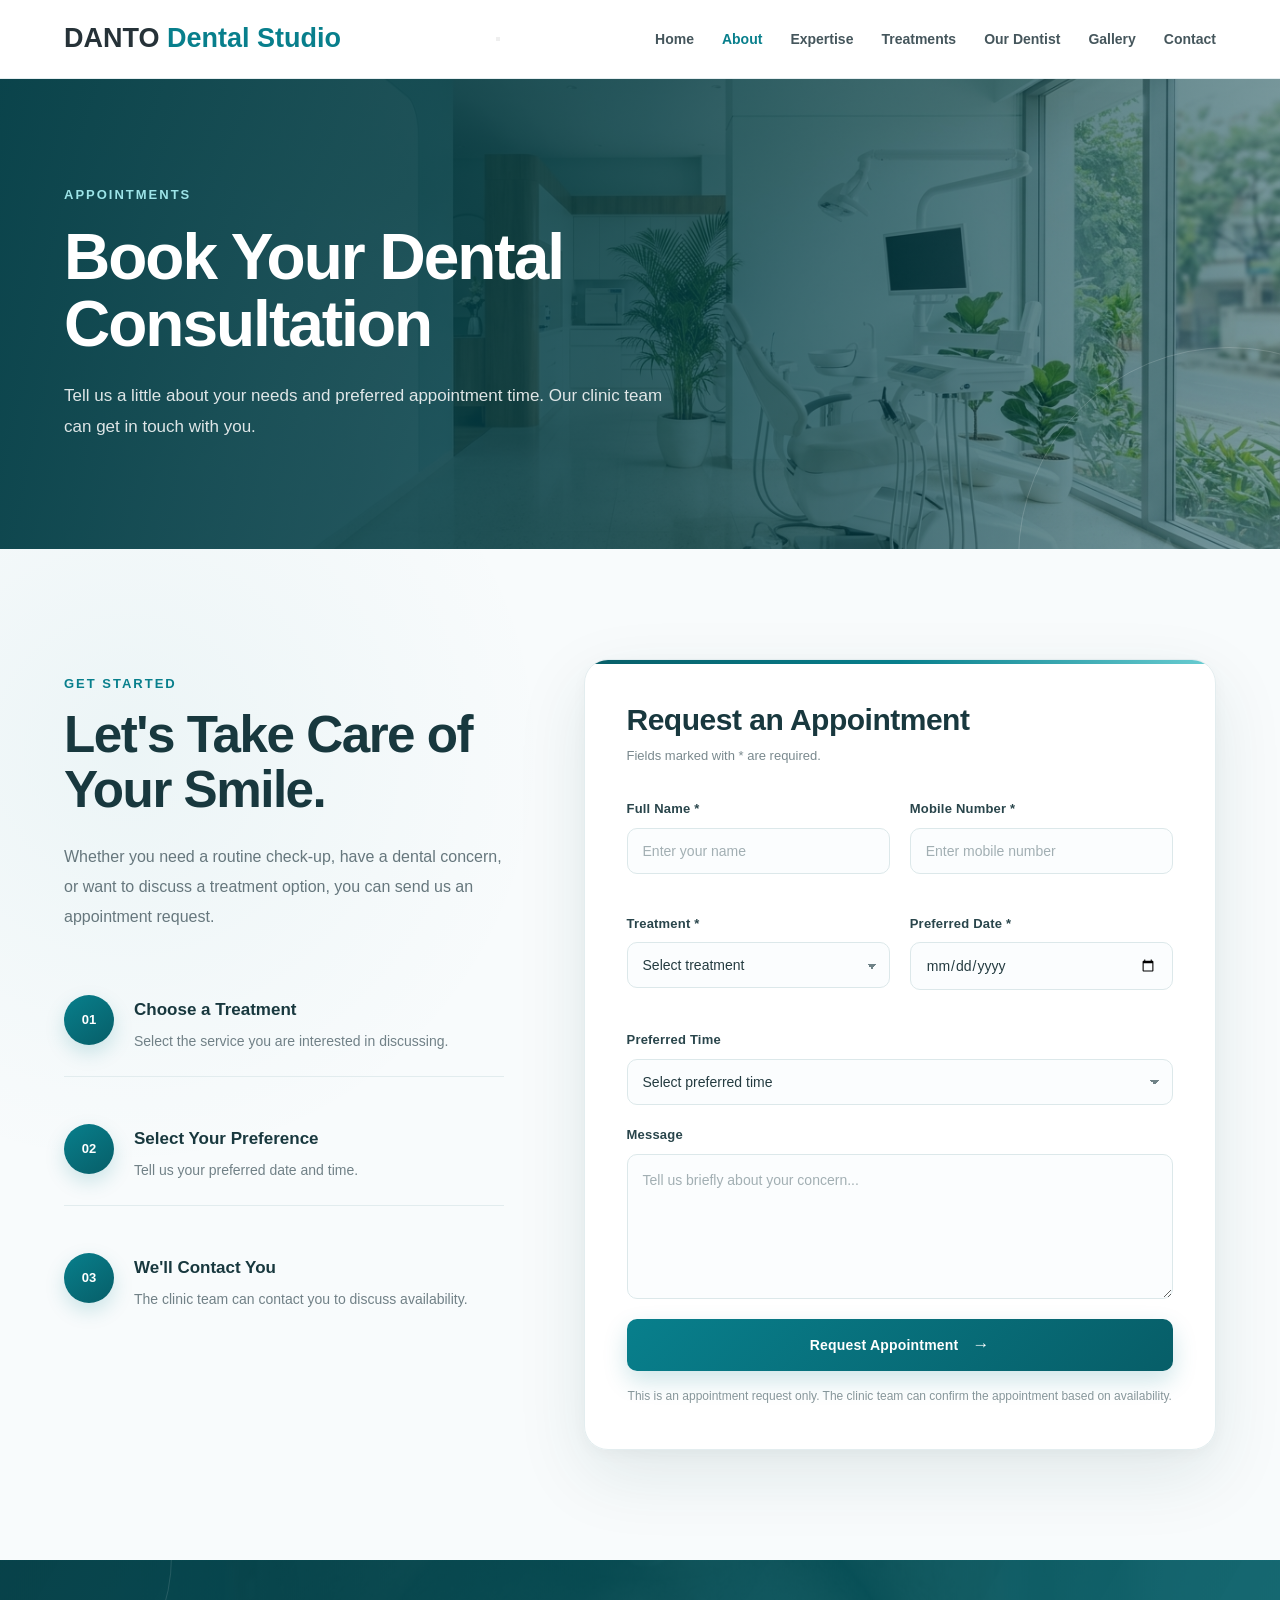
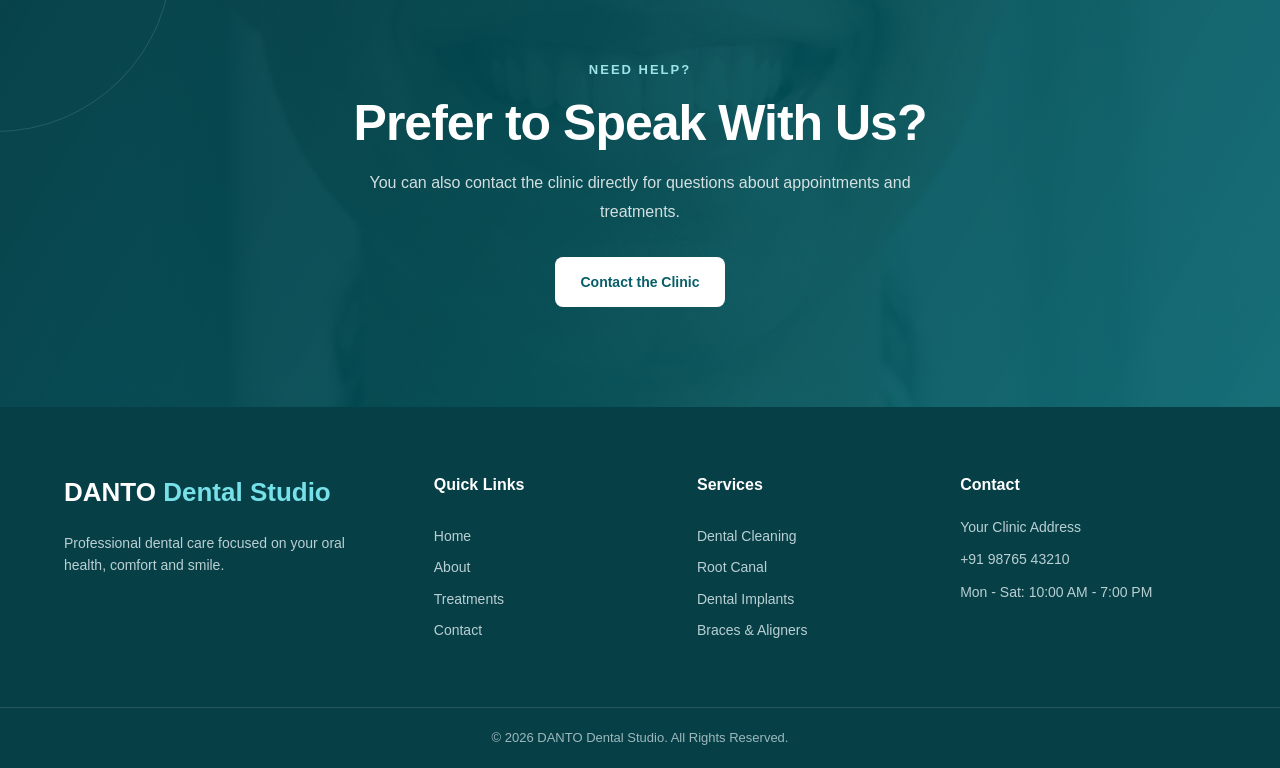
==== commit 576393d0: "Update appointment.html" ====
--- a/pages/appointment.html
+++ b/pages/appointment.html
@@ -459,30 +459,28 @@
 
 
 <!-- FOOTER -->
-<footer class="site-footer">
-
-    <div class="container">
-
-        <div class="footer-content">
-
-            <div>
-
-                <a href="../index.html"
-                   class="logo footer-logo">
-
+ <footer>
+
+        <div class="footer-container">
+
+
+            <div class="footer-about">
+
+                <a href="../index.html" class="footer-logo">
                      DANTO <span>Dental Studio</span>
-
-                </a>
+                </a>
+
 
                 <p>
-                    Professional dental care in a
-                    comfortable and welcoming environment.
+                    Professional dental care focused on
+                    your oral health, comfort and smile.
                 </p>
 
             </div>
 
 
-            <div>
+
+            <div class="footer-links">
 
                 <h3>
                     Quick Links
@@ -507,7 +505,34 @@
             </div>
 
 
-            <div>
+
+            <div class="footer-links">
+
+                <h3>
+                    Services
+                </h3>
+
+                <a href="treatments.html">
+                    Dental Cleaning
+                </a>
+
+                <a href="treatments.html">
+                    Root Canal
+                </a>
+
+                <a href="treatments.html">
+                    Dental Implants
+                </a>
+
+                <a href="treatments.html">
+                    Braces & Aligners
+                </a>
+
+            </div>
+
+
+
+            <div class="footer-contact">
 
                 <h3>
                     Contact
@@ -522,26 +547,26 @@
                 </p>
 
                 <p>
-                     info@DANTODentalStudio .com
+                    Mon - Sat: 10:00 AM - 7:00 PM
                 </p>
 
             </div>
 
+
         </div>
+
 
 
         <div class="footer-bottom">
 
             <p>
                 © 2026 DANTO Dental Studio.
-                Demo website.
+                All Rights Reserved.
             </p>
 
         </div>
 
-    </div>
-
-</footer>
+    </footer>
 
 
 
@@ -549,4 +574,4 @@
 
 </body>
 
-</html>+</html>
